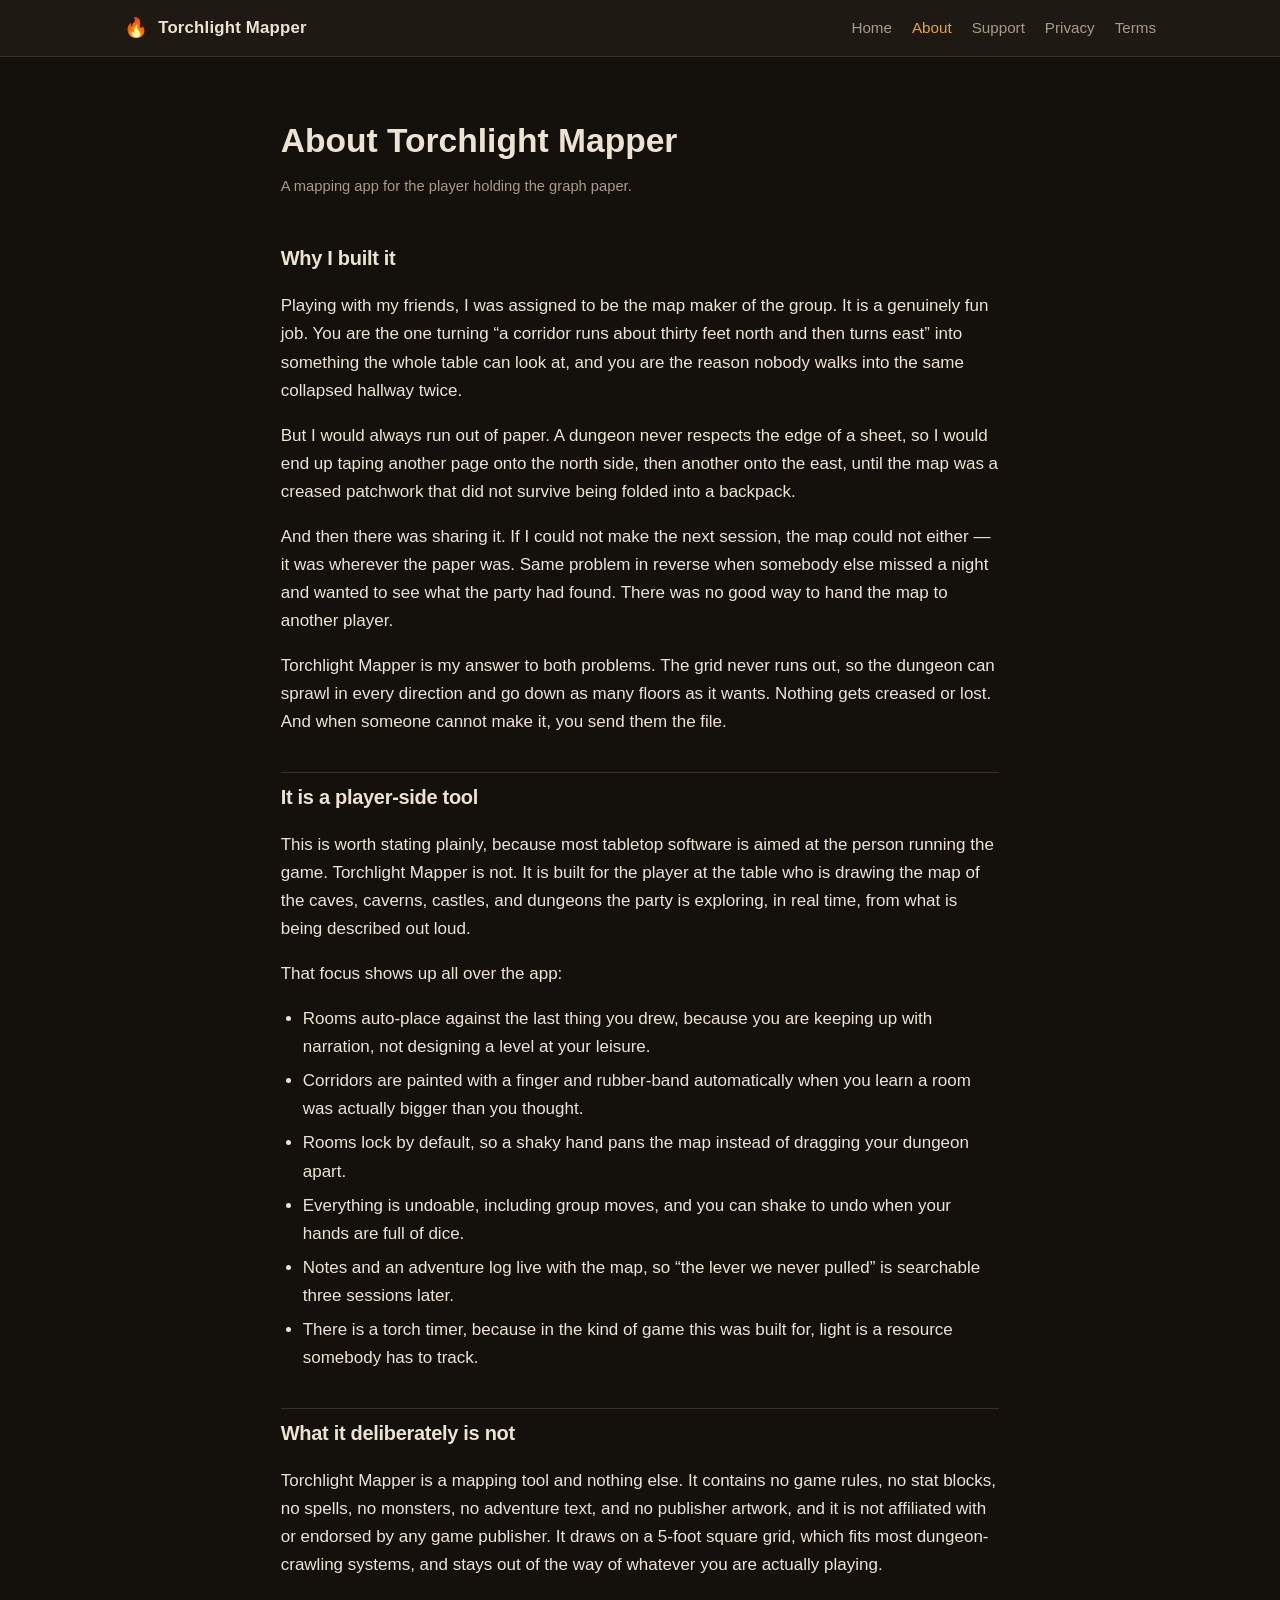
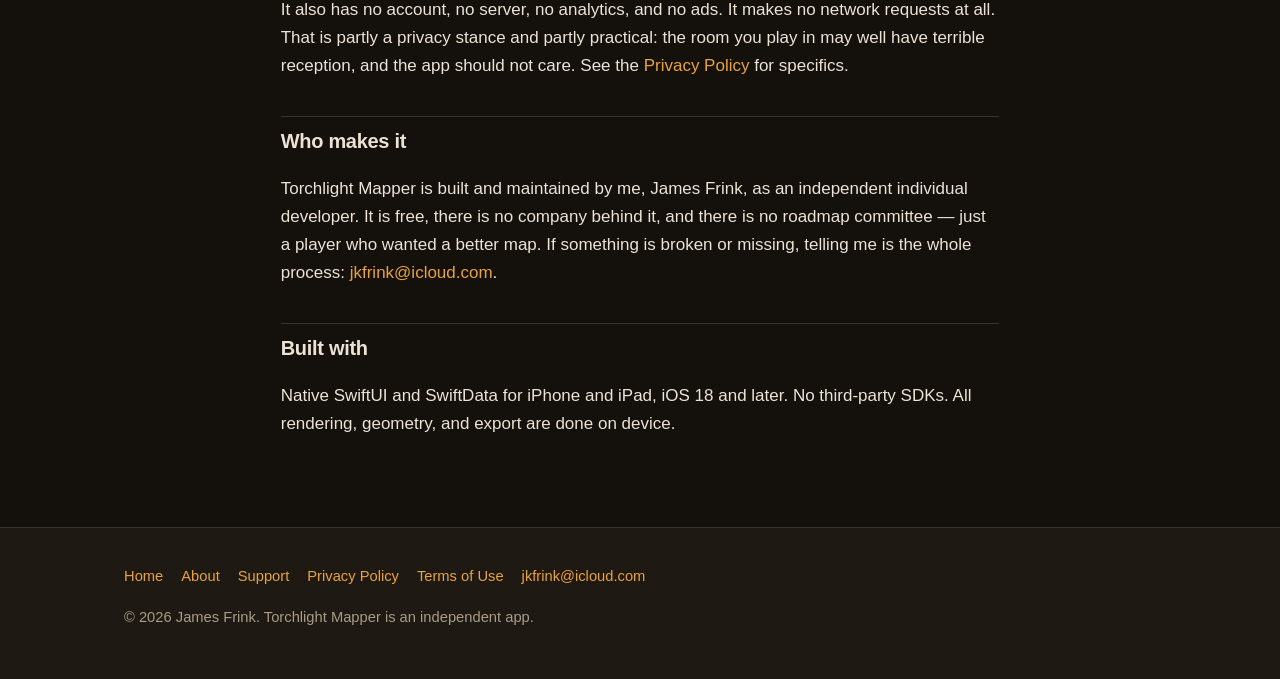
==== about.html @ 259a020b "Add Torchlight Mapper website for App Store submission Static GitHub Pages site providing the Privac" ====
<!DOCTYPE html>
<html lang="en">
<head>
<meta charset="utf-8">
<meta name="viewport" content="width=device-width, initial-scale=1">
<title>About — Torchlight Mapper</title>
<meta name="description" content="Why Torchlight Mapper exists: a player-side mapping app built by the guy at the table who kept running out of graph paper.">
<link rel="stylesheet" href="css/styles.css">
</head>
<body>

<header class="site-header">
    <div class="wrap">
        <a class="brand" href="index.html"><span class="flame">&#x1F525;</span> Torchlight Mapper</a>
        <nav class="site-nav">
            <a href="index.html">Home</a>
            <a href="about.html" aria-current="page">About</a>
            <a href="support.html">Support</a>
            <a href="privacy-policy.html">Privacy</a>
            <a href="terms-of-use.html">Terms</a>
        </nav>
    </div>
</header>

<main class="wrap prose">

<h1>About Torchlight Mapper</h1>
<p class="effective">A mapping app for the player holding the graph paper.</p>

<h2>Why I built it</h2>
<p>
    Playing with my friends, I was assigned to be the map maker of the group. It is a genuinely fun
    job. You are the one turning &ldquo;a corridor runs about thirty feet north and then turns
    east&rdquo; into something the whole table can look at, and you are the reason nobody walks into
    the same collapsed hallway twice.
</p>
<p>
    But I would always run out of paper. A dungeon never respects the edge of a sheet, so I would end
    up taping another page onto the north side, then another onto the east, until the map was a
    creased patchwork that did not survive being folded into a backpack.
</p>
<p>
    And then there was sharing it. If I could not make the next session, the map could not either
    &mdash; it was wherever the paper was. Same problem in reverse when somebody else missed a night
    and wanted to see what the party had found. There was no good way to hand the map to another
    player.
</p>
<p>
    Torchlight Mapper is my answer to both problems. The grid never runs out, so the dungeon can
    sprawl in every direction and go down as many floors as it wants. Nothing gets creased or lost.
    And when someone cannot make it, you send them the file.
</p>

<h2>It is a player-side tool</h2>
<p>
    This is worth stating plainly, because most tabletop software is aimed at the person running the
    game. Torchlight Mapper is not. It is built for the player at the table who is drawing the map of
    the caves, caverns, castles, and dungeons the party is exploring, in real time, from what is being
    described out loud.
</p>
<p>
    That focus shows up all over the app:
</p>
<ul>
    <li>Rooms auto-place against the last thing you drew, because you are keeping up with narration,
        not designing a level at your leisure.</li>
    <li>Corridors are painted with a finger and rubber-band automatically when you learn a room was
        actually bigger than you thought.</li>
    <li>Rooms lock by default, so a shaky hand pans the map instead of dragging your dungeon apart.</li>
    <li>Everything is undoable, including group moves, and you can shake to undo when your hands are
        full of dice.</li>
    <li>Notes and an adventure log live with the map, so &ldquo;the lever we never pulled&rdquo; is
        searchable three sessions later.</li>
    <li>There is a torch timer, because in the kind of game this was built for, light is a resource
        somebody has to track.</li>
</ul>

<h2>What it deliberately is not</h2>
<p>
    Torchlight Mapper is a mapping tool and nothing else. It contains no game rules, no stat blocks,
    no spells, no monsters, no adventure text, and no publisher artwork, and it is not affiliated with
    or endorsed by any game publisher. It draws on a 5-foot square grid, which fits most
    dungeon-crawling systems, and stays out of the way of whatever you are actually playing.
</p>
<p>
    It also has no account, no server, no analytics, and no ads. It makes no network requests at all.
    That is partly a privacy stance and partly practical: the room you play in may well have terrible
    reception, and the app should not care. See the
    <a href="privacy-policy.html">Privacy Policy</a> for specifics.
</p>

<h2>Who makes it</h2>
<p>
    Torchlight Mapper is built and maintained by me, James Frink, as an independent individual
    developer. It is free, there is no company behind it, and there is no roadmap committee &mdash;
    just a player who wanted a better map. If something is broken or missing, telling me is the whole
    process: <a href="mailto:jkfrink@icloud.com">jkfrink@icloud.com</a>.
</p>

<h2>Built with</h2>
<p>
    Native SwiftUI and SwiftData for iPhone and iPad, iOS 18 and later. No third-party SDKs. All
    rendering, geometry, and export are done on device.
</p>

</main>

<footer class="site-footer">
    <div class="wrap">
        <div class="footer-links">
            <a href="index.html">Home</a>
            <a href="about.html">About</a>
            <a href="support.html">Support</a>
            <a href="privacy-policy.html">Privacy Policy</a>
            <a href="terms-of-use.html">Terms of Use</a>
            <a href="mailto:jkfrink@icloud.com">jkfrink@icloud.com</a>
        </div>
        <p>&copy; 2026 James Frink. Torchlight Mapper is an independent app.</p>
    </div>
</footer>

</body>
</html>
---- css/styles.css ----
/* Torchlight Mapper website — torchlight dark theme.
   No build step, no JavaScript, no external dependencies. */

:root {
    --bg: #14100c;
    --bg-raised: #1f1913;
    --bg-card: #262019;
    --border: #3a3026;
    --text: #ece3d5;
    --text-muted: #a89b87;
    --accent: #e8a33d;
    --accent-dim: #b87d28;
    --accent-soft: rgba(232, 163, 61, 0.12);
    --max-width: 1080px;
    --radius: 10px;
}

*,
*::before,
*::after {
    box-sizing: border-box;
}

html {
    scroll-behavior: smooth;
}

body {
    margin: 0;
    background: var(--bg);
    color: var(--text);
    font-family: -apple-system, BlinkMacSystemFont, "Segoe UI", Roboto, Helvetica, Arial, sans-serif;
    font-size: 17px;
    line-height: 1.65;
    -webkit-font-smoothing: antialiased;
}

a {
    color: var(--accent);
    text-decoration: none;
}

a:hover,
a:focus {
    text-decoration: underline;
}

.wrap {
    max-width: var(--max-width);
    margin: 0 auto;
    padding: 0 24px;
}

/* ---------- Header / nav ---------- */

.site-header {
    border-bottom: 1px solid var(--border);
    background: var(--bg-raised);
    position: sticky;
    top: 0;
    z-index: 10;
}

.site-header .wrap {
    display: flex;
    flex-wrap: wrap;
    align-items: center;
    justify-content: space-between;
    gap: 12px;
    padding-top: 14px;
    padding-bottom: 14px;
}

.brand {
    display: inline-flex;
    align-items: center;
    gap: 10px;
    font-weight: 700;
    font-size: 1.05rem;
    color: var(--text);
    letter-spacing: 0.2px;
}

.brand:hover {
    text-decoration: none;
}

.brand .flame {
    color: var(--accent);
    font-size: 1.2rem;
    line-height: 1;
}

.site-nav {
    display: flex;
    flex-wrap: wrap;
    gap: 20px;
    font-size: 0.95rem;
}

.site-nav a {
    color: var(--text-muted);
}

.site-nav a:hover,
.site-nav a[aria-current="page"] {
    color: var(--accent);
    text-decoration: none;
}

/* ---------- Hero ---------- */

.hero {
    padding: 72px 0 56px;
    border-bottom: 1px solid var(--border);
    background:
        radial-gradient(900px 380px at 20% -10%, rgba(232, 163, 61, 0.14), transparent 70%),
        var(--bg);
}

.hero-grid {
    display: grid;
    grid-template-columns: 1.15fr 1fr;
    gap: 48px;
    align-items: center;
}

.hero h1 {
    font-size: 2.6rem;
    line-height: 1.15;
    margin: 0 0 14px;
    letter-spacing: -0.5px;
}

.hero .tagline {
    font-size: 1.2rem;
    color: var(--text-muted);
    margin: 0 0 24px;
}

.hero-shots {
    display: flex;
    gap: 16px;
    align-items: flex-end;
    justify-content: center;
}

.hero-shots img {
    width: 100%;
    max-width: 260px;
    border-radius: var(--radius);
    border: 1px solid var(--border);
    box-shadow: 0 18px 44px rgba(0, 0, 0, 0.55);
}

.badge-row {
    display: flex;
    flex-wrap: wrap;
    gap: 12px;
    align-items: center;
    margin-top: 8px;
}

.pill {
    display: inline-block;
    padding: 5px 12px;
    border: 1px solid var(--border);
    border-radius: 999px;
    background: var(--accent-soft);
    color: var(--accent);
    font-size: 0.82rem;
    font-weight: 600;
}

.btn {
    display: inline-block;
    padding: 11px 22px;
    border-radius: 8px;
    background: var(--accent);
    color: #1a1206;
    font-weight: 700;
    border: 1px solid var(--accent-dim);
}

.btn:hover {
    background: #f0b357;
    text-decoration: none;
}

.btn-secondary {
    background: transparent;
    color: var(--accent);
    border: 1px solid var(--border);
}

.btn-secondary:hover {
    background: var(--accent-soft);
    color: var(--accent);
}

/* ---------- Sections ---------- */

section {
    padding: 60px 0;
    border-bottom: 1px solid var(--border);
}

section:last-of-type {
    border-bottom: none;
}

h2 {
    font-size: 1.75rem;
    margin: 0 0 8px;
    letter-spacing: -0.3px;
}

h3 {
    font-size: 1.15rem;
    margin: 0 0 6px;
}

.section-lead {
    color: var(--text-muted);
    margin: 0 0 32px;
    max-width: 68ch;
}

/* ---------- Story ---------- */

.story {
    background: var(--bg-raised);
}

.story blockquote {
    margin: 0;
    padding: 24px 28px;
    background: var(--bg-card);
    border-left: 3px solid var(--accent);
    border-radius: 0 var(--radius) var(--radius) 0;
    font-size: 1.08rem;
}

.story blockquote p:last-child {
    margin-bottom: 0;
}

/* ---------- Feature cards ---------- */

.features {
    display: grid;
    grid-template-columns: repeat(auto-fit, minmax(260px, 1fr));
    gap: 20px;
}

.card {
    background: var(--bg-card);
    border: 1px solid var(--border);
    border-radius: var(--radius);
    padding: 20px 22px;
}

.card h3 {
    color: var(--accent);
}

.card p {
    margin: 0;
    color: var(--text-muted);
    font-size: 0.96rem;
}

/* ---------- Screenshot gallery ---------- */

.gallery {
    display: grid;
    grid-template-columns: repeat(auto-fit, minmax(200px, 1fr));
    gap: 24px;
}

.gallery figure {
    margin: 0;
}

.gallery img {
    width: 100%;
    border-radius: var(--radius);
    border: 1px solid var(--border);
    background: var(--bg-card);
    display: block;
}

.gallery figcaption {
    margin-top: 10px;
    font-size: 0.88rem;
    color: var(--text-muted);
    text-align: center;
}

.gallery-wide {
    grid-template-columns: repeat(auto-fit, minmax(320px, 1fr));
}

/* ---------- Legal / prose pages ---------- */

.prose {
    max-width: 76ch;
    padding: 56px 0 72px;
    border-bottom: none;
}

.prose h1 {
    font-size: 2.1rem;
    margin: 0 0 6px;
}

.prose .effective {
    color: var(--text-muted);
    font-size: 0.92rem;
    margin: 0 0 32px;
}

.prose h2 {
    font-size: 1.25rem;
    margin: 36px 0 8px;
    padding-top: 8px;
    border-top: 1px solid var(--border);
}

.prose h2:first-of-type {
    border-top: none;
}

.prose ul {
    padding-left: 22px;
}

.prose li {
    margin-bottom: 6px;
}

.callout {
    background: var(--accent-soft);
    border: 1px solid var(--accent-dim);
    border-radius: var(--radius);
    padding: 16px 20px;
    margin: 24px 0;
}

.callout strong {
    color: var(--accent);
}

.callout p:last-child {
    margin-bottom: 0;
}

/* ---------- FAQ ---------- */

.faq dt {
    font-weight: 700;
    color: var(--accent);
    margin-top: 22px;
}

.faq dd {
    margin: 6px 0 0;
    color: var(--text-muted);
}

/* ---------- Footer ---------- */

.site-footer {
    border-top: 1px solid var(--border);
    background: var(--bg-raised);
    padding: 36px 0 44px;
    color: var(--text-muted);
    font-size: 0.92rem;
}

.footer-links {
    display: flex;
    flex-wrap: wrap;
    gap: 18px;
    margin-bottom: 16px;
}

.site-footer p {
    margin: 6px 0;
    max-width: 76ch;
}

/* ---------- Responsive ---------- */

@media (max-width: 780px) {
    .hero {
        padding: 48px 0 40px;
    }

    .hero-grid {
        grid-template-columns: 1fr;
        gap: 32px;
    }

    .hero h1 {
        font-size: 2.05rem;
    }

    .hero-shots img {
        max-width: 190px;
    }

    section {
        padding: 44px 0;
    }
}
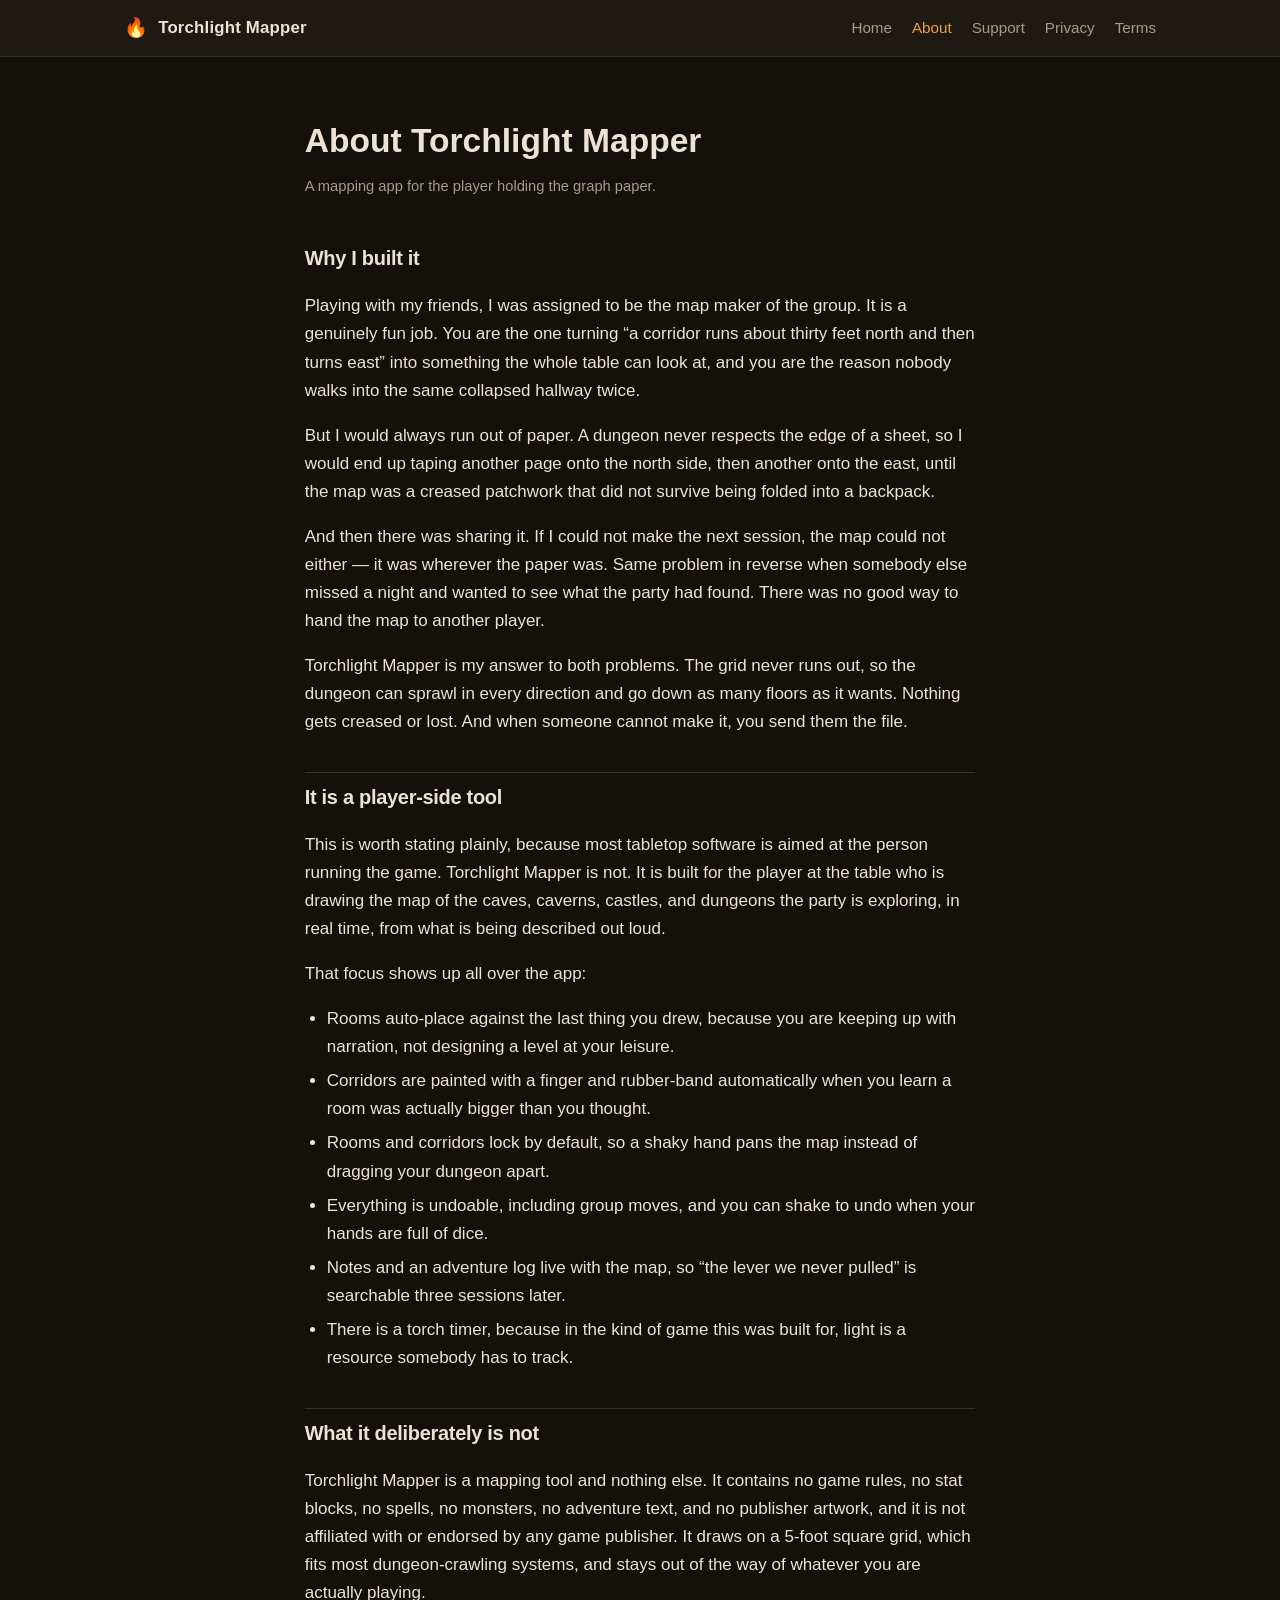
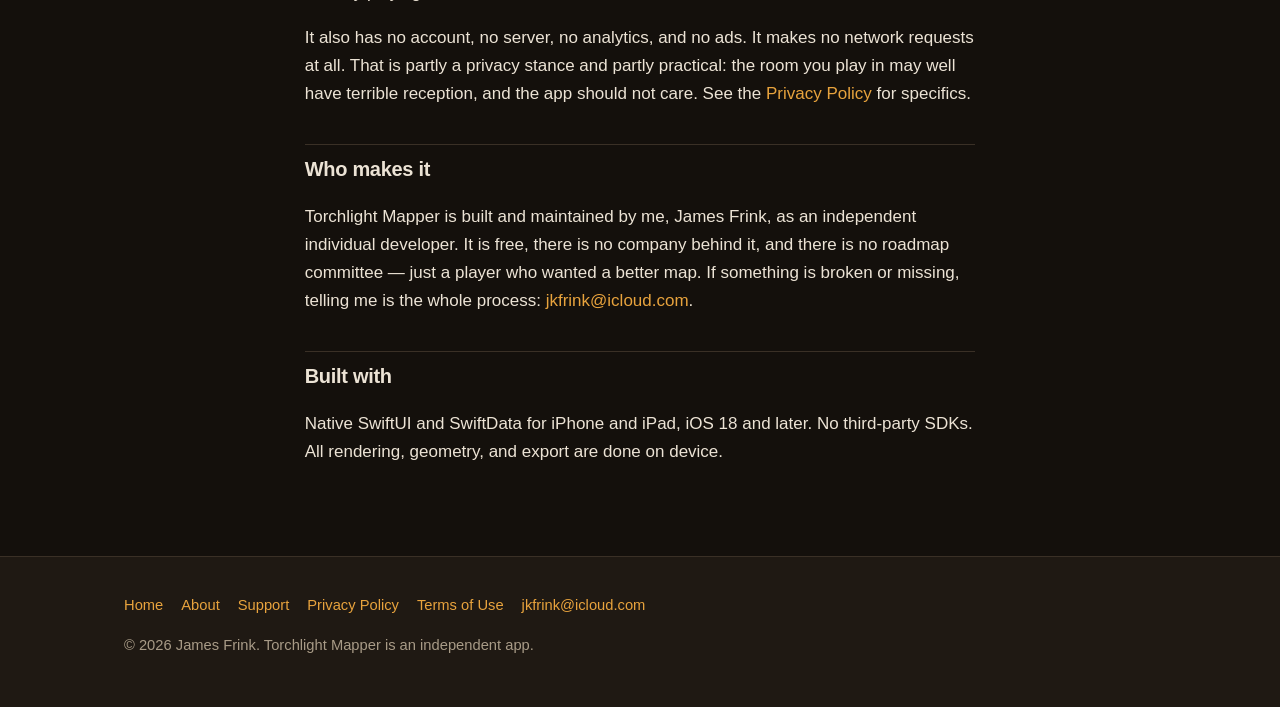
==== commit ad688b08: "Match the site to the app's current behavior The app gained a corridor lock and the site still descr" ====
--- a/about.html
+++ b/about.html
@@ -66,7 +66,8 @@
         not designing a level at your leisure.</li>
     <li>Corridors are painted with a finger and rubber-band automatically when you learn a room was
         actually bigger than you thought.</li>
-    <li>Rooms lock by default, so a shaky hand pans the map instead of dragging your dungeon apart.</li>
+    <li>Rooms and corridors lock by default, so a shaky hand pans the map instead of dragging your
+        dungeon apart.</li>
     <li>Everything is undoable, including group moves, and you can shake to undo when your hands are
         full of dice.</li>
     <li>Notes and an adventure log live with the map, so &ldquo;the lever we never pulled&rdquo; is
--- a/css/styles.css
+++ b/css/styles.css
@@ -303,9 +303,12 @@
 
 /* ---------- Legal / prose pages ---------- */
 
+/* Longhand vertical padding only: the shorthand would reset the horizontal padding that `.wrap`
+   supplies, and every prose page carries both classes, so legal text would run to the screen edge. */
 .prose {
     max-width: 76ch;
-    padding: 56px 0 72px;
+    padding-top: 56px;
+    padding-bottom: 72px;
     border-bottom: none;
 }
 
